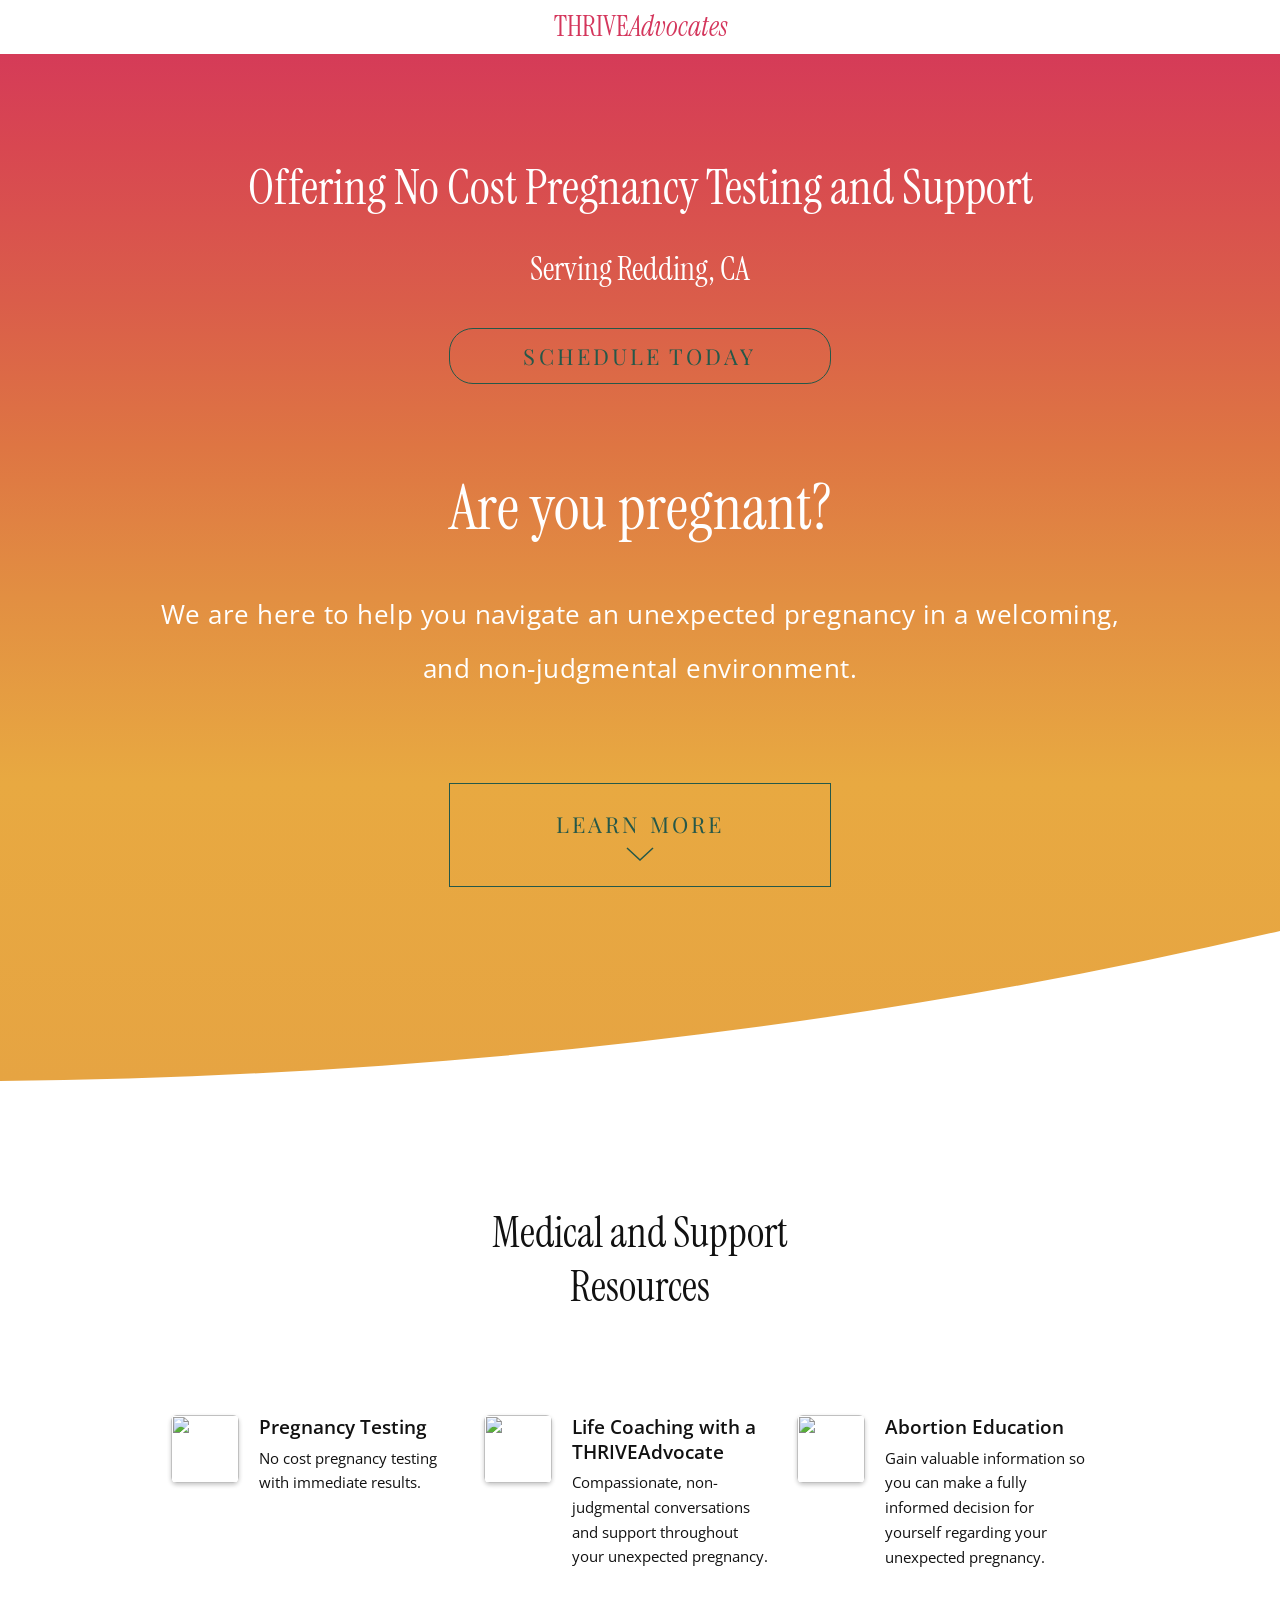
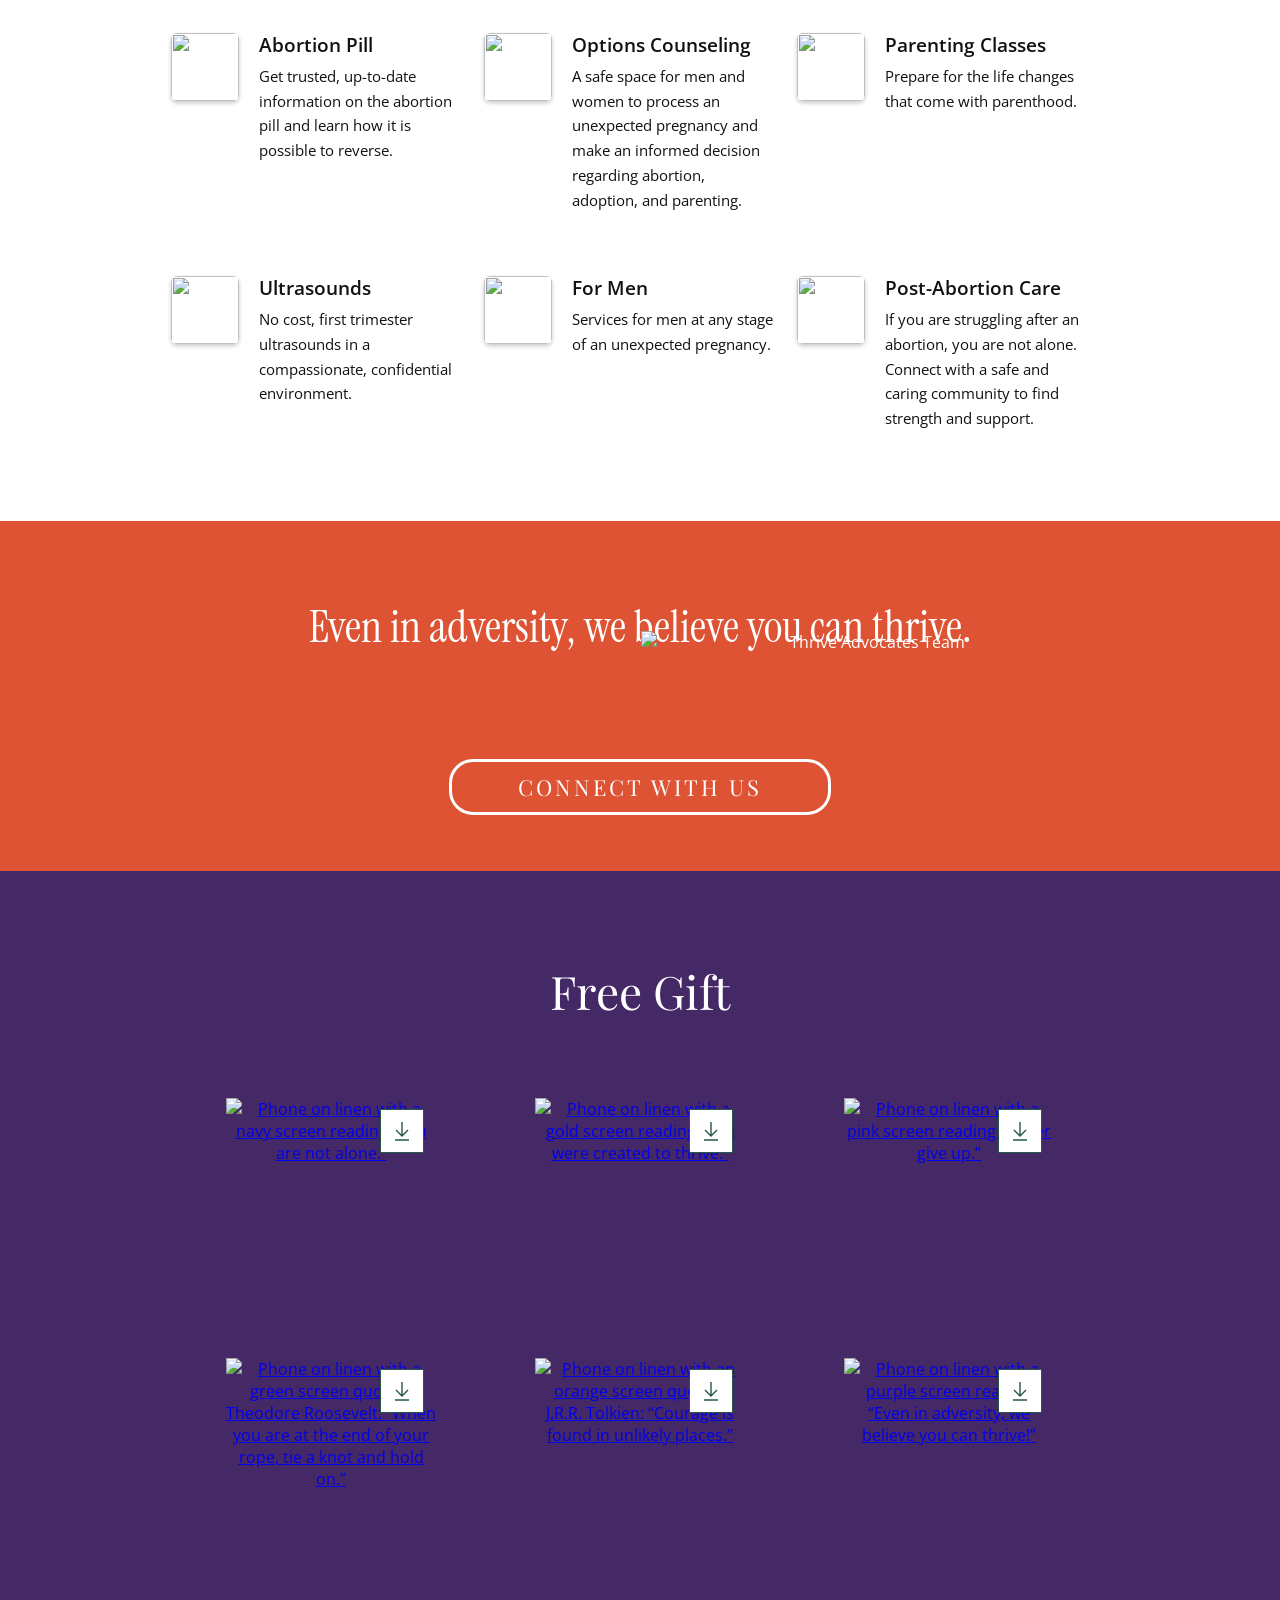
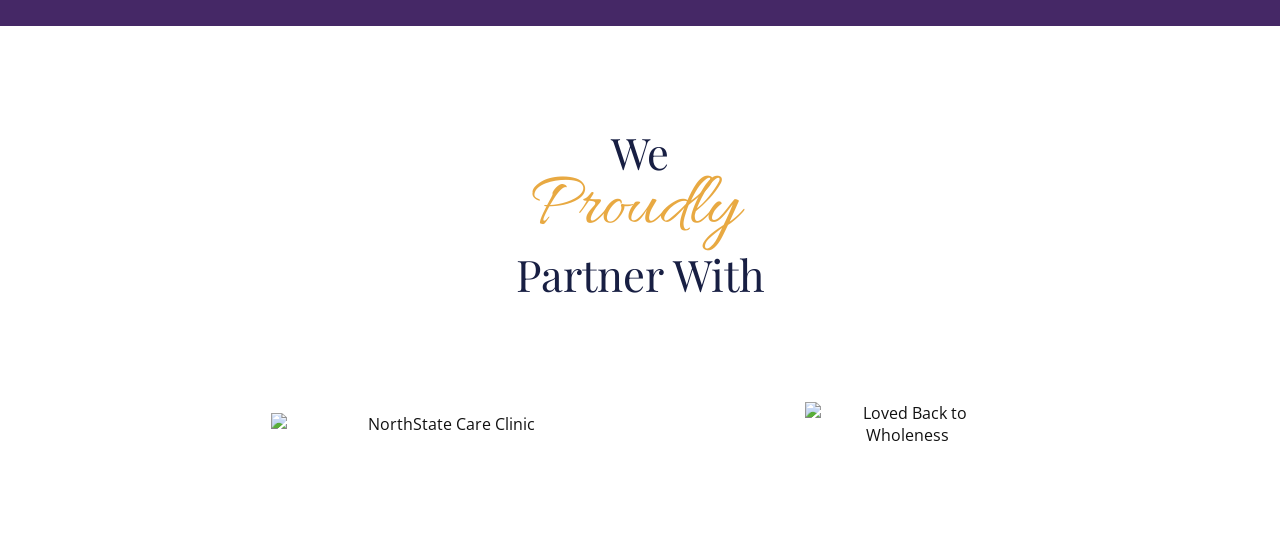
==== index.html @ de85a322 "Add files via upload" ====
<!DOCTYPE html>
<html lang="en">
<head>
  <meta charset="utf-8">
  <meta name="viewport" content="width=device-width, initial-scale=1">
  <title>THRIVEAdvocates | No Cost Pregnancy Testing and Support in Redding, CA</title>
  <meta name="description" content="Offering no cost pregnancy testing and support in Redding, CA. We are here to help you navigate an unexpected pregnancy in a welcoming, non-judgmental environment.">

  <link rel="preconnect" href="https://fonts.googleapis.com">
  <link rel="preconnect" href="https://fonts.gstatic.com" crossorigin>
  <link href="https://fonts.googleapis.com/css2?family=Allura&family=Instrument+Serif:ital@0;1&family=Open+Sans:wght@400;600&family=Playfair+Display:wght@400&display=swap" rel="stylesheet">
  <link rel="stylesheet" href="style.css">
</head>
<body>

  <header class="site-header">
    <a class="logo" href="#top" aria-label="THRIVEAdvocates home">THRIVE<em>Advocates</em></a>
  </header>

  <main id="top">

    <!-- HERO -->
    <section class="hero">
      <div class="hero-inner">
        <h1 class="hero-title">Offering No Cost Pregnancy Testing and Support</h1>
        <p class="hero-sub">Serving Redding, CA</p>
        <!-- TODO: point this at your scheduling link (e.g. your booking page, phone number as tel:+1..., or email) -->
        <a class="btn btn-pill btn-green" href="#">Schedule Today</a>

        <h2 class="hero-question">Are you pregnant?</h2>
        <p class="hero-copy">We are here to help you navigate an unexpected pregnancy in a welcoming, and non-judgmental environment.</p>

        <a class="btn btn-square btn-green btn-learn" href="#resources">
          Learn More
          <svg width="28" height="14" viewBox="0 0 28 14" fill="none" aria-hidden="true"><path d="M1 1l13 12L27 1" stroke="currentColor" stroke-width="1.5"/></svg>
        </a>
      </div>

      <svg class="hero-curve" viewBox="0 0 1470 150" preserveAspectRatio="none" aria-hidden="true">
        <path d="M0,150 C500,146 1000,96 1470,0 L1470,150 Z" fill="#fff"/>
      </svg>
    </section>

    <!-- SERVICES -->
    <section class="resources" id="resources">
      <h2 class="section-title">Medical and Support Resources</h2>

      <div class="service-grid">
        <article class="service">
          <img src="assets/icon-pregnancy-testing.png" alt="" width="68" height="68">
          <div>
            <h3>Pregnancy Testing</h3>
            <p>No cost pregnancy testing with immediate results.</p>
          </div>
        </article>

        <article class="service">
          <img src="assets/icon-life-coaching.png" alt="" width="68" height="68">
          <div>
            <h3>Life Coaching with a THRIVEAdvocate</h3>
            <p>Compassionate, non-judgmental conversations and support throughout your unexpected pregnancy.</p>
          </div>
        </article>

        <article class="service">
          <img src="assets/icon-abortion-education.png" alt="" width="68" height="68">
          <div>
            <h3>Abortion Education</h3>
            <p>Gain valuable information so you can make a fully informed decision for yourself regarding your unexpected pregnancy.</p>
          </div>
        </article>

        <article class="service">
          <img src="assets/icon-abortion-pill.png" alt="" width="68" height="68">
          <div>
            <h3>Abortion Pill</h3>
            <p>Get trusted, up-to-date information on the abortion pill and learn how it is possible to reverse.</p>
          </div>
        </article>

        <article class="service">
          <img src="assets/icon-options-counseling.png" alt="" width="68" height="68">
          <div>
            <h3>Options Counseling</h3>
            <p>A safe space for men and women to process an unexpected pregnancy and make an informed decision regarding abortion, adoption, and parenting.</p>
          </div>
        </article>

        <article class="service">
          <img src="assets/icon-parenting-classes.png" alt="" width="68" height="68">
          <div>
            <h3>Parenting Classes</h3>
            <p>Prepare for the life changes that come with parenthood.</p>
          </div>
        </article>

        <article class="service">
          <img src="assets/icon-ultrasounds.png" alt="" width="68" height="68">
          <div>
            <h3>Ultrasounds</h3>
            <p>No cost, first trimester ultrasounds in a compassionate, confidential environment.</p>
          </div>
        </article>

        <article class="service">
          <img src="assets/icon-for-men.png" alt="" width="68" height="68">
          <div>
            <h3>For Men</h3>
            <p>Services for men at any stage of an unexpected pregnancy.</p>
          </div>
        </article>

        <article class="service">
          <img src="assets/icon-post-abortion-care.png" alt="" width="68" height="68">
          <div>
            <h3>Post-Abortion Care</h3>
            <p>If you are struggling after an abortion, you are not alone. Connect with a safe and caring community to find strength and support.</p>
          </div>
        </article>
      </div>
    </section>

    <!-- TAGLINE / CONNECT -->
    <section class="tagline" id="connect">
      <div class="quote-wrap">
        <p class="quote">Even in adversity, we believe you can thrive.</p>
        <img class="signature" src="assets/signature.png" alt="Thrive Advocates Team">
      </div>
      <!-- TODO: point this at your contact page, phone (tel:+1...), or email (mailto:...) -->
      <a class="btn btn-pill btn-white" href="#">Connect With Us</a>
    </section>

    <!-- FREE GIFT -->
    <section class="gift" id="free-gift">
      <h2 class="gift-title">Free Gift</h2>

      <div class="gift-grid">
        <a class="gift-item" href="assets/gift-1-not-alone.jpg" download aria-label="Download phone wallpaper: You are not alone.">
          <img src="assets/gift-1-not-alone.jpg" alt="Phone on linen with a navy screen reading &ldquo;You are not alone.&rdquo;" width="210" height="210">
          <span class="dl" aria-hidden="true"><svg viewBox="0 0 24 24" fill="none"><path d="M12 3v13M6 11l6 6 6-6M5 21h14" stroke="currentColor" stroke-width="1.4"/></svg></span>
        </a>
        <a class="gift-item" href="assets/gift-2-created-to-thrive.jpg" download aria-label="Download phone wallpaper: You were created to thrive.">
          <img src="assets/gift-2-created-to-thrive.jpg" alt="Phone on linen with a gold screen reading &ldquo;You were created to thrive.&rdquo;" width="210" height="210">
          <span class="dl" aria-hidden="true"><svg viewBox="0 0 24 24" fill="none"><path d="M12 3v13M6 11l6 6 6-6M5 21h14" stroke="currentColor" stroke-width="1.4"/></svg></span>
        </a>
        <a class="gift-item" href="assets/gift-3-never-give-up.jpg" download aria-label="Download phone wallpaper: Never give up.">
          <img src="assets/gift-3-never-give-up.jpg" alt="Phone on linen with a pink screen reading &ldquo;Never give up.&rdquo;" width="210" height="210">
          <span class="dl" aria-hidden="true"><svg viewBox="0 0 24 24" fill="none"><path d="M12 3v13M6 11l6 6 6-6M5 21h14" stroke="currentColor" stroke-width="1.4"/></svg></span>
        </a>
        <a class="gift-item" href="assets/gift-4-roosevelt.jpg" download aria-label="Download phone wallpaper: Theodore Roosevelt quote">
          <img src="assets/gift-4-roosevelt.jpg" alt="Phone on linen with a green screen quoting Theodore Roosevelt: &ldquo;When you are at the end of your rope, tie a knot and hold on.&rdquo;" width="210" height="210">
          <span class="dl" aria-hidden="true"><svg viewBox="0 0 24 24" fill="none"><path d="M12 3v13M6 11l6 6 6-6M5 21h14" stroke="currentColor" stroke-width="1.4"/></svg></span>
        </a>
        <a class="gift-item" href="assets/gift-5-tolkien.jpg" download aria-label="Download phone wallpaper: J.R.R. Tolkien quote">
          <img src="assets/gift-5-tolkien.jpg" alt="Phone on linen with an orange screen quoting J.R.R. Tolkien: &ldquo;Courage is found in unlikely places.&rdquo;" width="210" height="210">
          <span class="dl" aria-hidden="true"><svg viewBox="0 0 24 24" fill="none"><path d="M12 3v13M6 11l6 6 6-6M5 21h14" stroke="currentColor" stroke-width="1.4"/></svg></span>
        </a>
        <a class="gift-item" href="assets/gift-6-adversity.jpg" download aria-label="Download phone wallpaper: Even in adversity, we believe you can thrive!">
          <img src="assets/gift-6-adversity.jpg" alt="Phone on linen with a purple screen reading &ldquo;Even in adversity, we believe you can thrive!&rdquo;" width="210" height="210">
          <span class="dl" aria-hidden="true"><svg viewBox="0 0 24 24" fill="none"><path d="M12 3v13M6 11l6 6 6-6M5 21h14" stroke="currentColor" stroke-width="1.4"/></svg></span>
        </a>
      </div>
    </section>

    <!-- PARTNERS -->
    <section class="partners">
      <h2 class="partner-title">
        <span class="we">We</span>
        <span class="proudly">Proudly</span>
        <span class="pw">Partner With</span>
      </h2>

      <div class="partner-logos">
        <!-- TODO: add the partners' website links around these images if you want them clickable -->
        <img src="assets/logo-northstate-care-clinic.png" alt="NorthState Care Clinic" class="logo-ns">
        <img src="assets/logo-loved-back-to-wholeness.png" alt="Loved Back to Wholeness" class="logo-lb">
      </div>
    </section>

  </main>

</body>
</html>
---- style.css ----
/* ---------- Design tokens (sampled from the original site) ---------- */
:root {
  --crimson: #D53B58;
  --logo-pink: #D4365C;
  --gold: #E6A442;
  --orange: #DD5334;
  --purple-tile: #634594;
  --purple-deep: #452866;
  --green: #255849;
  --navy: #181F43;
  --script-gold: #E8A942;
  --ink: #111;

  --serif-display: "Instrument Serif", "Times New Roman", serif;
  --serif-ui: "Playfair Display", Georgia, serif;
  --sans: "Open Sans", Arial, sans-serif;
  --script: "Allura", cursive;

  --header-h: 54px;
}

*, *::before, *::after { box-sizing: border-box; }

html {
  scroll-behavior: smooth;
  scroll-padding-top: var(--header-h);
}

body {
  margin: 0;
  font-family: var(--sans);
  color: var(--ink);
  background: #fff;
  -webkit-font-smoothing: antialiased;
}

img { max-width: 100%; height: auto; }

@media (prefers-reduced-motion: reduce) {
  html { scroll-behavior: auto; }
}

:focus-visible {
  outline: 3px solid var(--navy);
  outline-offset: 3px;
}

/* ---------- Header ---------- */
.site-header {
  position: sticky;
  top: 0;
  z-index: 10;
  height: var(--header-h);
  display: flex;
  align-items: center;
  justify-content: center;
  background: #fff;
}

.logo {
  font-family: var(--serif-display);
  font-size: 28px;
  line-height: 1;
  color: var(--logo-pink);
  text-decoration: none;
}
.logo em { font-style: italic; }

/* ---------- Buttons ---------- */
.btn {
  display: flex;
  align-items: center;
  justify-content: center;
  width: min(382px, 100%);
  font-family: var(--serif-ui);
  font-size: 22px;
  letter-spacing: 0.14em;
  text-transform: uppercase;
  text-decoration: none;
  background: transparent;
  transition: background-color .2s, color .2s;
}

.btn-pill { height: 56px; border-radius: 24px; }
.btn-square { border-radius: 0; }

.btn-green { color: var(--green); border: 1px solid var(--green); }
.btn-green:hover { background: rgba(37, 88, 73, .1); }

.btn-white { color: #fff; border: 3px solid #fff; }
.btn-white:hover { background: rgba(255, 255, 255, .15); }

.btn-learn {
  flex-direction: column;
  gap: 8px;
  height: 104px;
}

/* ---------- Hero ---------- */
.hero {
  position: relative;
  text-align: center;
  color: #fff;
  background: linear-gradient(
    to bottom,
    #D53B58 0%,
    #D84751 9%,
    #DA5D4A 24%,
    #DE7543 38%,
    #E28F42 53%,
    #E8A941 71%,
    var(--gold) 100%
  );
}

.hero-inner {
  display: flex;
  flex-direction: column;
  align-items: center;
  padding: 105px 24px 44px;
}

.hero-title {
  margin: 0;
  max-width: 900px;
  font-family: var(--serif-display);
  font-weight: 400;
  font-size: clamp(34px, 4vw, 48px);
  line-height: 1.2;
}

.hero-sub {
  margin: 33px 0 40px;
  font-family: var(--serif-display);
  font-size: clamp(26px, 2.6vw, 32px);
  line-height: 1.2;
}

.hero-question {
  margin: 90px 0 46px;
  font-family: var(--serif-display);
  font-weight: 400;
  font-size: clamp(44px, 5vw, 62px);
  line-height: 1.1;
}

.hero-copy {
  margin: 0 0 87px;
  max-width: 980px;
  font-size: clamp(19px, 2vw, 26px);
  font-weight: 400;
  letter-spacing: 0.02em;
  line-height: 2.1;
}

.hero-curve {
  display: block;
  width: 100%;
  height: 150px;
}

/* ---------- Services ---------- */
.resources {
  padding: 125px 24px 90px;
}

.section-title {
  margin: 0 auto 100px;
  max-width: 330px;
  text-align: center;
  font-family: var(--serif-display);
  font-weight: 400;
  font-size: clamp(34px, 3.4vw, 42px);
  line-height: 1.3;
}

.service-grid {
  display: grid;
  grid-template-columns: repeat(3, 313px);
  justify-content: center;
  row-gap: 64px;
}

.service {
  display: flex;
  align-items: flex-start;
  gap: 20px;
  padding-right: 24px;
}

.service img {
  flex: none;
  width: 68px;
  height: 68px;
  box-shadow: 0 2px 4px rgba(0, 0, 0, .22);
  border-radius: 6px;
}

.service h3 {
  margin: 0;
  font-size: 19px;
  font-weight: 600;
  line-height: 1.3;
}

.service p {
  margin: 6px 0 0;
  font-size: 15px;
  line-height: 1.65;
}

/* ---------- Tagline ---------- */
.tagline {
  display: flex;
  flex-direction: column;
  align-items: center;
  padding: 80px 24px 56px;
  background: var(--orange);
  color: #fff;
  text-align: center;
}

.quote-wrap {
  position: relative;
  margin-bottom: 104px;
}

.quote {
  margin: 0;
  font-family: var(--serif-display);
  font-size: clamp(32px, 3.5vw, 50px);
  line-height: 1.2;
}

.signature {
  position: absolute;
  top: 30px;
  left: calc(100% - 331px);
  width: 457px;
  max-width: none;
  pointer-events: none;
}

/* ---------- Free gift ---------- */
.gift {
  padding: 95px 24px 58px;
  background: var(--purple-deep);
  color: #fff;
  text-align: center;
}

.gift-title {
  margin: 0 0 82px;
  font-family: var(--serif-ui);
  font-weight: 400;
  font-size: clamp(38px, 3.6vw, 50px);
  line-height: 1.1;
}

.gift-grid {
  display: grid;
  grid-template-columns: repeat(3, 210px);
  justify-content: center;
  gap: 50px 99px;
}

.gift-item {
  position: relative;
  display: block;
  width: 210px;
  height: 210px;
}

.gift-item img {
  display: block;
  width: 210px;
  height: 210px;
  object-fit: cover;
}

.dl {
  position: absolute;
  top: 11px;
  right: 12px;
  width: 44px;
  height: 44px;
  display: grid;
  place-items: center;
  background: #fff;
  border: 1px solid var(--green);
  color: var(--green);
  transition: background-color .2s;
}
.dl svg { width: 24px; height: 24px; }
.gift-item:hover .dl { background: #f1ece0; }

/* ---------- Partners ---------- */
.partners {
  padding: 98px 24px 90px;
  text-align: center;
}

.partner-title {
  display: flex;
  flex-direction: column;
  align-items: center;
  margin: 0 0 100px;
  font-family: var(--serif-ui);
  font-weight: 400;
  font-size: clamp(36px, 3.4vw, 48px);
  line-height: 1.3;
  color: var(--navy);
}

.partner-title .we,
.partner-title .pw { position: relative; z-index: 2; }

.partner-title .proudly {
  position: relative;
  z-index: 1;
  display: block;
  height: 56px;
  margin: 0 0 9px -12px;
  font-family: var(--script);
  font-size: clamp(64px, 6vw, 92px);
  line-height: 56px;
  color: var(--script-gold);
}

.partner-logos {
  display: flex;
  flex-wrap: wrap;
  align-items: center;
  justify-content: center;
  gap: 48px 190px;
}

.logo-ns { width: 344px; }
.logo-lb { width: 204px; }

/* ---------- Tablet / phone ---------- */
@media (max-width: 1000px) {
  .service-grid {
    grid-template-columns: repeat(2, minmax(0, 313px));
    column-gap: 16px;
  }
  .gift-grid {
    grid-template-columns: repeat(2, 210px);
    gap: 40px 48px;
  }
  .signature { left: calc(100% - 260px); width: 360px; }
}

@media (max-width: 640px) {
  .hero-inner { padding-top: 64px; }
  .hero-question { margin-top: 56px; }
  .hero-copy { line-height: 1.7; margin-bottom: 56px; }

  .resources { padding-top: 72px; }
  .section-title { margin-bottom: 56px; }
  .service-grid { grid-template-columns: 1fr; max-width: 420px; margin: 0 auto; }

  .quote-wrap { margin-bottom: 48px; }
  .signature {
    position: static;
    display: block;
    width: min(300px, 80%);
    margin: 8px 0 0 auto;
  }

  .gift-title { margin-bottom: 48px; }
  .gift-grid { grid-template-columns: 210px; gap: 36px; }

  .partners { padding-top: 64px; }
  .partner-title { margin-bottom: 56px; }
  .logo-ns { width: min(344px, 100%); }
}
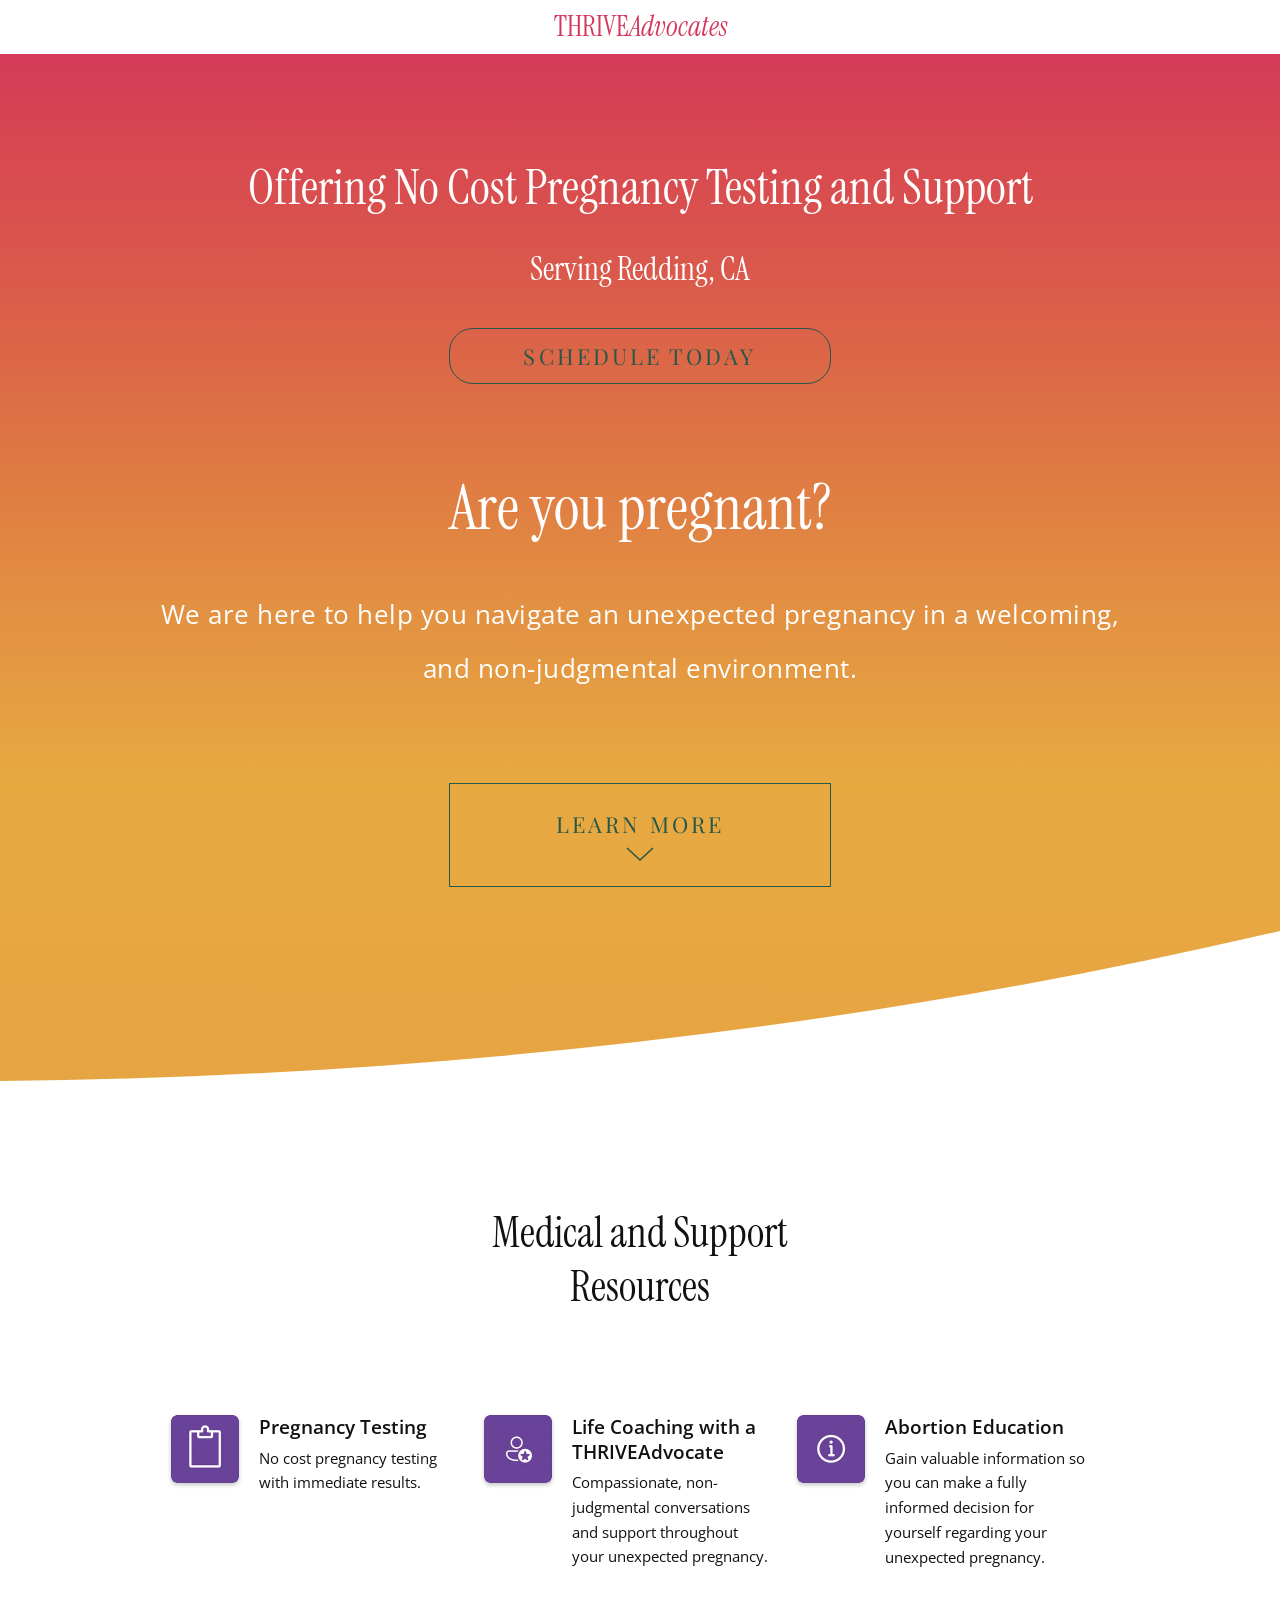
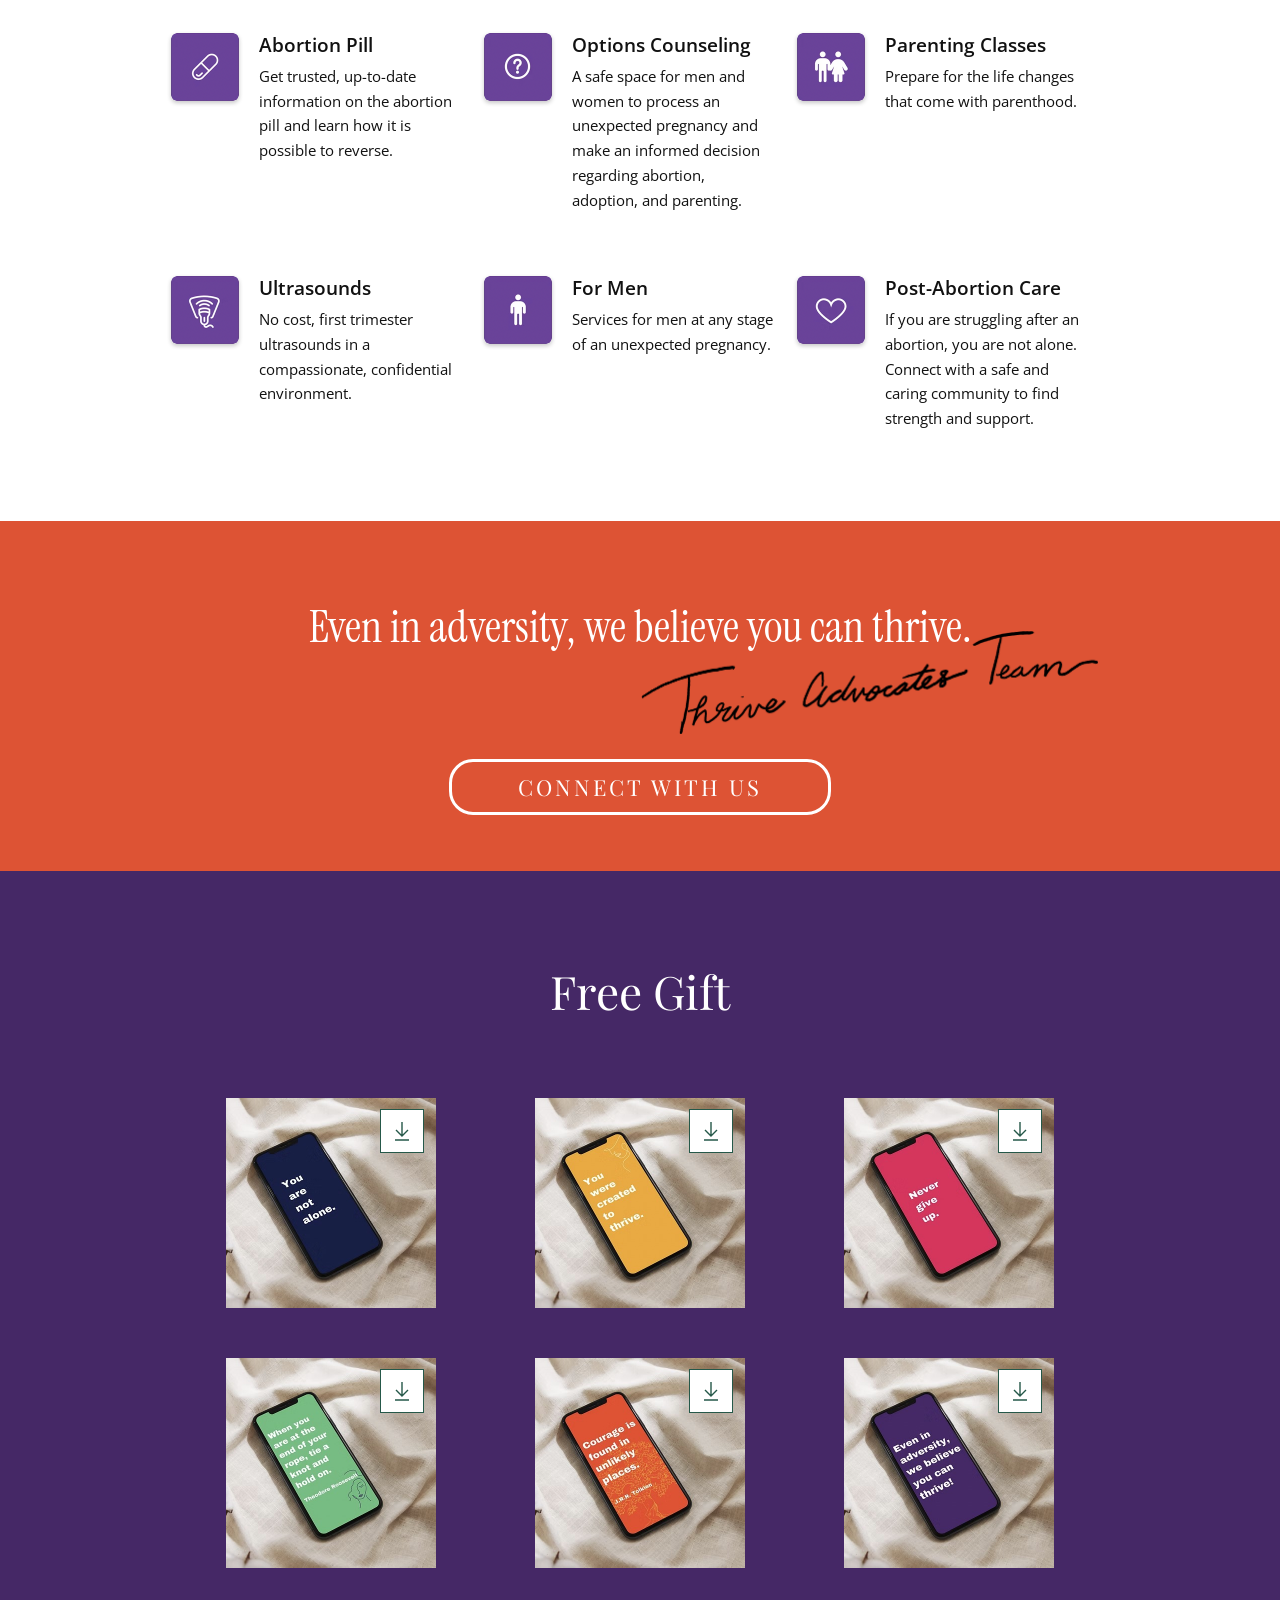
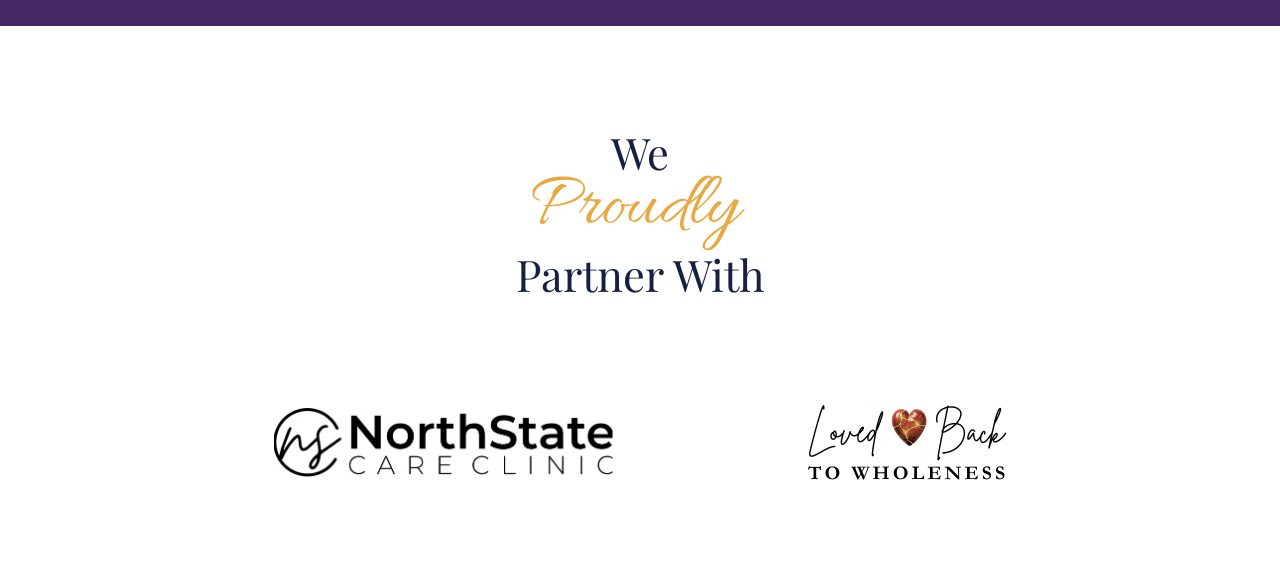
==== commit 8ee9deb1: "Add files via upload" ====
--- a/index.html
+++ b/index.html
@@ -47,7 +47,7 @@
 
       <div class="service-grid">
         <article class="service">
-          <img src="assets/icon-pregnancy-testing.png" alt="" width="68" height="68">
+          <img src="icon-pregnancy-testing.png" alt="" width="68" height="68">
           <div>
             <h3>Pregnancy Testing</h3>
             <p>No cost pregnancy testing with immediate results.</p>
@@ -55,7 +55,7 @@
         </article>
 
         <article class="service">
-          <img src="assets/icon-life-coaching.png" alt="" width="68" height="68">
+          <img src="icon-life-coaching.png" alt="" width="68" height="68">
           <div>
             <h3>Life Coaching with a THRIVEAdvocate</h3>
             <p>Compassionate, non-judgmental conversations and support throughout your unexpected pregnancy.</p>
@@ -63,7 +63,7 @@
         </article>
 
         <article class="service">
-          <img src="assets/icon-abortion-education.png" alt="" width="68" height="68">
+          <img src="icon-abortion-education.png" alt="" width="68" height="68">
           <div>
             <h3>Abortion Education</h3>
             <p>Gain valuable information so you can make a fully informed decision for yourself regarding your unexpected pregnancy.</p>
@@ -71,7 +71,7 @@
         </article>
 
         <article class="service">
-          <img src="assets/icon-abortion-pill.png" alt="" width="68" height="68">
+          <img src="icon-abortion-pill.png" alt="" width="68" height="68">
           <div>
             <h3>Abortion Pill</h3>
             <p>Get trusted, up-to-date information on the abortion pill and learn how it is possible to reverse.</p>
@@ -79,7 +79,7 @@
         </article>
 
         <article class="service">
-          <img src="assets/icon-options-counseling.png" alt="" width="68" height="68">
+          <img src="icon-options-counseling.png" alt="" width="68" height="68">
           <div>
             <h3>Options Counseling</h3>
             <p>A safe space for men and women to process an unexpected pregnancy and make an informed decision regarding abortion, adoption, and parenting.</p>
@@ -87,7 +87,7 @@
         </article>
 
         <article class="service">
-          <img src="assets/icon-parenting-classes.png" alt="" width="68" height="68">
+          <img src="icon-parenting-classes.png" alt="" width="68" height="68">
           <div>
             <h3>Parenting Classes</h3>
             <p>Prepare for the life changes that come with parenthood.</p>
@@ -95,7 +95,7 @@
         </article>
 
         <article class="service">
-          <img src="assets/icon-ultrasounds.png" alt="" width="68" height="68">
+          <img src="icon-ultrasounds.png" alt="" width="68" height="68">
           <div>
             <h3>Ultrasounds</h3>
             <p>No cost, first trimester ultrasounds in a compassionate, confidential environment.</p>
@@ -103,7 +103,7 @@
         </article>
 
         <article class="service">
-          <img src="assets/icon-for-men.png" alt="" width="68" height="68">
+          <img src="icon-for-men.png" alt="" width="68" height="68">
           <div>
             <h3>For Men</h3>
             <p>Services for men at any stage of an unexpected pregnancy.</p>
@@ -111,7 +111,7 @@
         </article>
 
         <article class="service">
-          <img src="assets/icon-post-abortion-care.png" alt="" width="68" height="68">
+          <img src="icon-post-abortion-care.png" alt="" width="68" height="68">
           <div>
             <h3>Post-Abortion Care</h3>
             <p>If you are struggling after an abortion, you are not alone. Connect with a safe and caring community to find strength and support.</p>
@@ -124,7 +124,7 @@
     <section class="tagline" id="connect">
       <div class="quote-wrap">
         <p class="quote">Even in adversity, we believe you can thrive.</p>
-        <img class="signature" src="assets/signature.png" alt="Thrive Advocates Team">
+        <img class="signature" src="signature.png" alt="Thrive Advocates Team">
       </div>
       <!-- TODO: point this at your contact page, phone (tel:+1...), or email (mailto:...) -->
       <a class="btn btn-pill btn-white" href="#">Connect With Us</a>
@@ -135,28 +135,28 @@
       <h2 class="gift-title">Free Gift</h2>
 
       <div class="gift-grid">
-        <a class="gift-item" href="assets/gift-1-not-alone.jpg" download aria-label="Download phone wallpaper: You are not alone.">
-          <img src="assets/gift-1-not-alone.jpg" alt="Phone on linen with a navy screen reading &ldquo;You are not alone.&rdquo;" width="210" height="210">
+        <a class="gift-item" href="gift-1-not-alone.jpg" download aria-label="Download phone wallpaper: You are not alone.">
+          <img src="gift-1-not-alone.jpg" alt="Phone on linen with a navy screen reading &ldquo;You are not alone.&rdquo;" width="210" height="210">
           <span class="dl" aria-hidden="true"><svg viewBox="0 0 24 24" fill="none"><path d="M12 3v13M6 11l6 6 6-6M5 21h14" stroke="currentColor" stroke-width="1.4"/></svg></span>
         </a>
-        <a class="gift-item" href="assets/gift-2-created-to-thrive.jpg" download aria-label="Download phone wallpaper: You were created to thrive.">
-          <img src="assets/gift-2-created-to-thrive.jpg" alt="Phone on linen with a gold screen reading &ldquo;You were created to thrive.&rdquo;" width="210" height="210">
+        <a class="gift-item" href="gift-2-created-to-thrive.jpg" download aria-label="Download phone wallpaper: You were created to thrive.">
+          <img src="gift-2-created-to-thrive.jpg" alt="Phone on linen with a gold screen reading &ldquo;You were created to thrive.&rdquo;" width="210" height="210">
           <span class="dl" aria-hidden="true"><svg viewBox="0 0 24 24" fill="none"><path d="M12 3v13M6 11l6 6 6-6M5 21h14" stroke="currentColor" stroke-width="1.4"/></svg></span>
         </a>
-        <a class="gift-item" href="assets/gift-3-never-give-up.jpg" download aria-label="Download phone wallpaper: Never give up.">
-          <img src="assets/gift-3-never-give-up.jpg" alt="Phone on linen with a pink screen reading &ldquo;Never give up.&rdquo;" width="210" height="210">
+        <a class="gift-item" href="gift-3-never-give-up.jpg" download aria-label="Download phone wallpaper: Never give up.">
+          <img src="gift-3-never-give-up.jpg" alt="Phone on linen with a pink screen reading &ldquo;Never give up.&rdquo;" width="210" height="210">
           <span class="dl" aria-hidden="true"><svg viewBox="0 0 24 24" fill="none"><path d="M12 3v13M6 11l6 6 6-6M5 21h14" stroke="currentColor" stroke-width="1.4"/></svg></span>
         </a>
-        <a class="gift-item" href="assets/gift-4-roosevelt.jpg" download aria-label="Download phone wallpaper: Theodore Roosevelt quote">
-          <img src="assets/gift-4-roosevelt.jpg" alt="Phone on linen with a green screen quoting Theodore Roosevelt: &ldquo;When you are at the end of your rope, tie a knot and hold on.&rdquo;" width="210" height="210">
+        <a class="gift-item" href="gift-4-roosevelt.jpg" download aria-label="Download phone wallpaper: Theodore Roosevelt quote">
+          <img src="gift-4-roosevelt.jpg" alt="Phone on linen with a green screen quoting Theodore Roosevelt: &ldquo;When you are at the end of your rope, tie a knot and hold on.&rdquo;" width="210" height="210">
           <span class="dl" aria-hidden="true"><svg viewBox="0 0 24 24" fill="none"><path d="M12 3v13M6 11l6 6 6-6M5 21h14" stroke="currentColor" stroke-width="1.4"/></svg></span>
         </a>
-        <a class="gift-item" href="assets/gift-5-tolkien.jpg" download aria-label="Download phone wallpaper: J.R.R. Tolkien quote">
-          <img src="assets/gift-5-tolkien.jpg" alt="Phone on linen with an orange screen quoting J.R.R. Tolkien: &ldquo;Courage is found in unlikely places.&rdquo;" width="210" height="210">
+        <a class="gift-item" href="gift-5-tolkien.jpg" download aria-label="Download phone wallpaper: J.R.R. Tolkien quote">
+          <img src="gift-5-tolkien.jpg" alt="Phone on linen with an orange screen quoting J.R.R. Tolkien: &ldquo;Courage is found in unlikely places.&rdquo;" width="210" height="210">
           <span class="dl" aria-hidden="true"><svg viewBox="0 0 24 24" fill="none"><path d="M12 3v13M6 11l6 6 6-6M5 21h14" stroke="currentColor" stroke-width="1.4"/></svg></span>
         </a>
-        <a class="gift-item" href="assets/gift-6-adversity.jpg" download aria-label="Download phone wallpaper: Even in adversity, we believe you can thrive!">
-          <img src="assets/gift-6-adversity.jpg" alt="Phone on linen with a purple screen reading &ldquo;Even in adversity, we believe you can thrive!&rdquo;" width="210" height="210">
+        <a class="gift-item" href="gift-6-adversity.jpg" download aria-label="Download phone wallpaper: Even in adversity, we believe you can thrive!">
+          <img src="gift-6-adversity.jpg" alt="Phone on linen with a purple screen reading &ldquo;Even in adversity, we believe you can thrive!&rdquo;" width="210" height="210">
           <span class="dl" aria-hidden="true"><svg viewBox="0 0 24 24" fill="none"><path d="M12 3v13M6 11l6 6 6-6M5 21h14" stroke="currentColor" stroke-width="1.4"/></svg></span>
         </a>
       </div>
@@ -172,8 +172,8 @@
 
       <div class="partner-logos">
         <!-- TODO: add the partners' website links around these images if you want them clickable -->
-        <img src="assets/logo-northstate-care-clinic.png" alt="NorthState Care Clinic" class="logo-ns">
-        <img src="assets/logo-loved-back-to-wholeness.png" alt="Loved Back to Wholeness" class="logo-lb">
+        <img src="logo-northstate-care-clinic.png" alt="NorthState Care Clinic" class="logo-ns">
+        <img src="logo-loved-back-to-wholeness.png" alt="Loved Back to Wholeness" class="logo-lb">
       </div>
     </section>
 
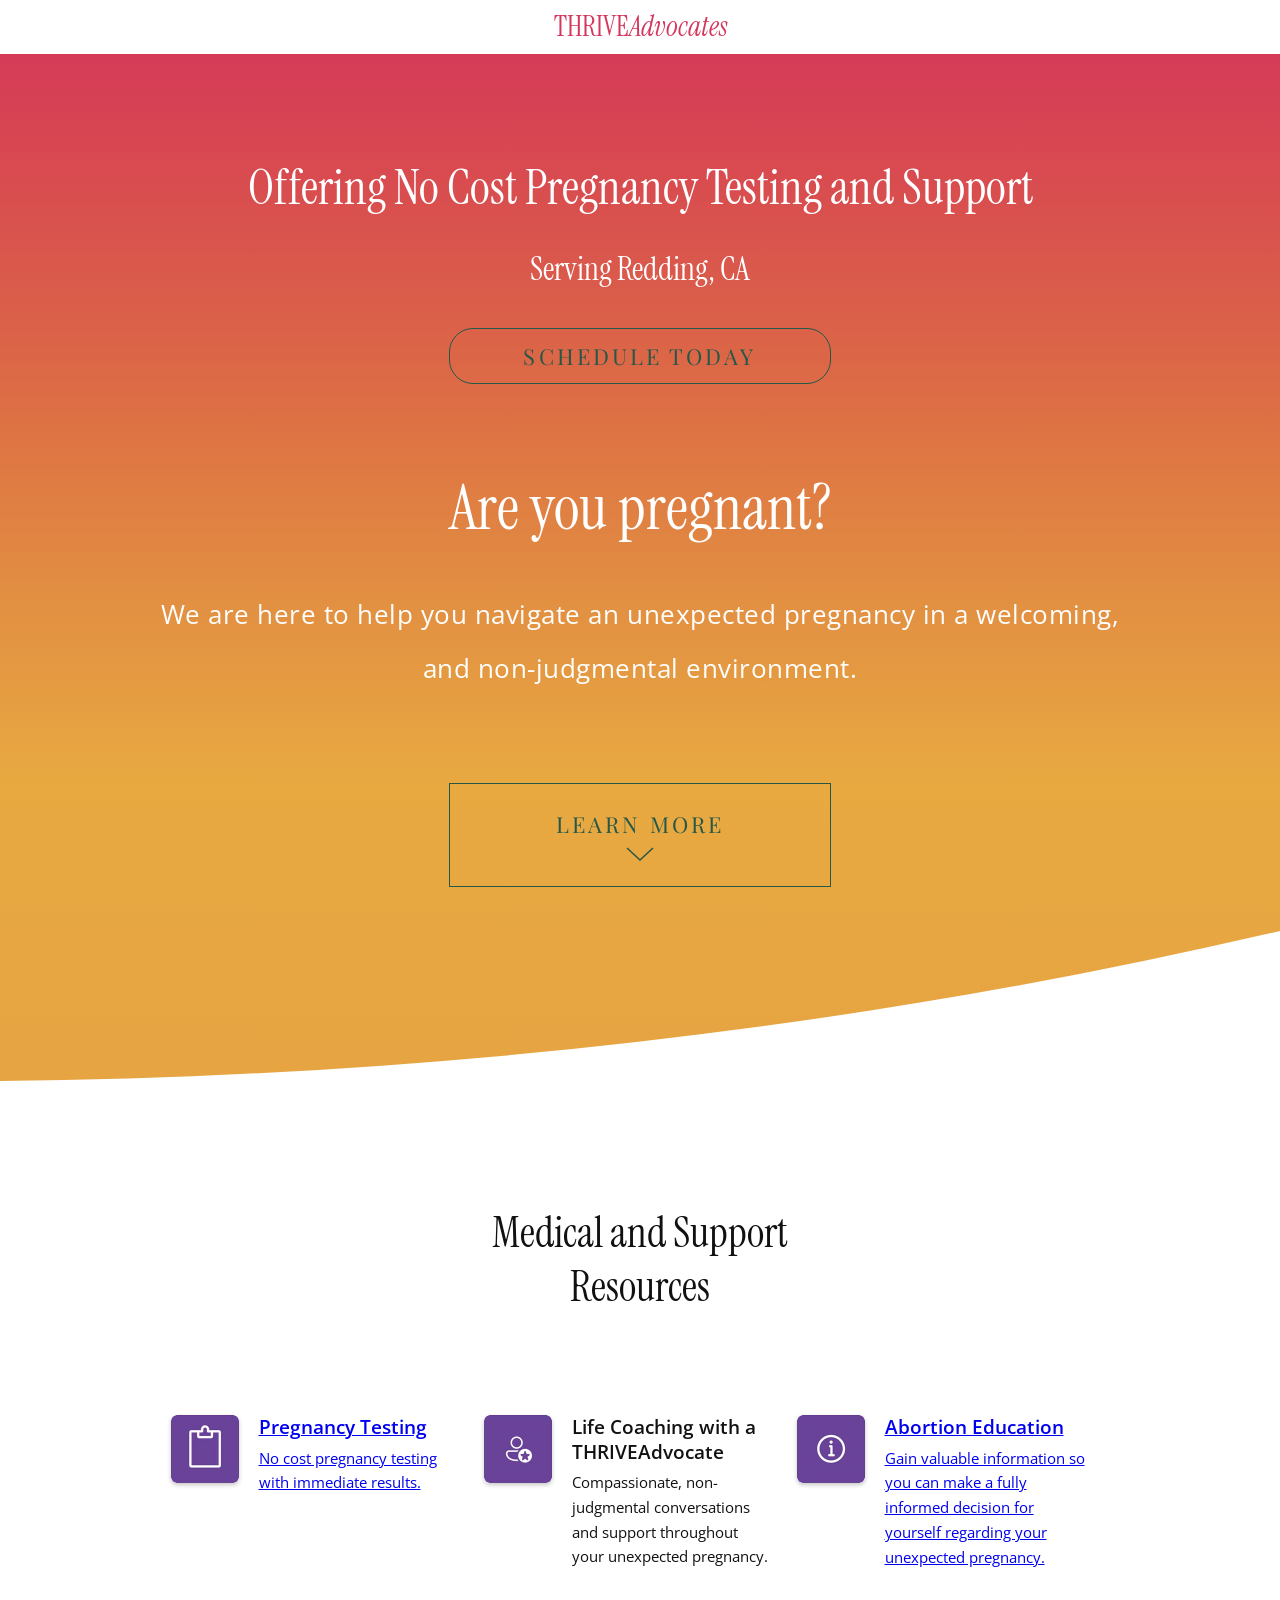
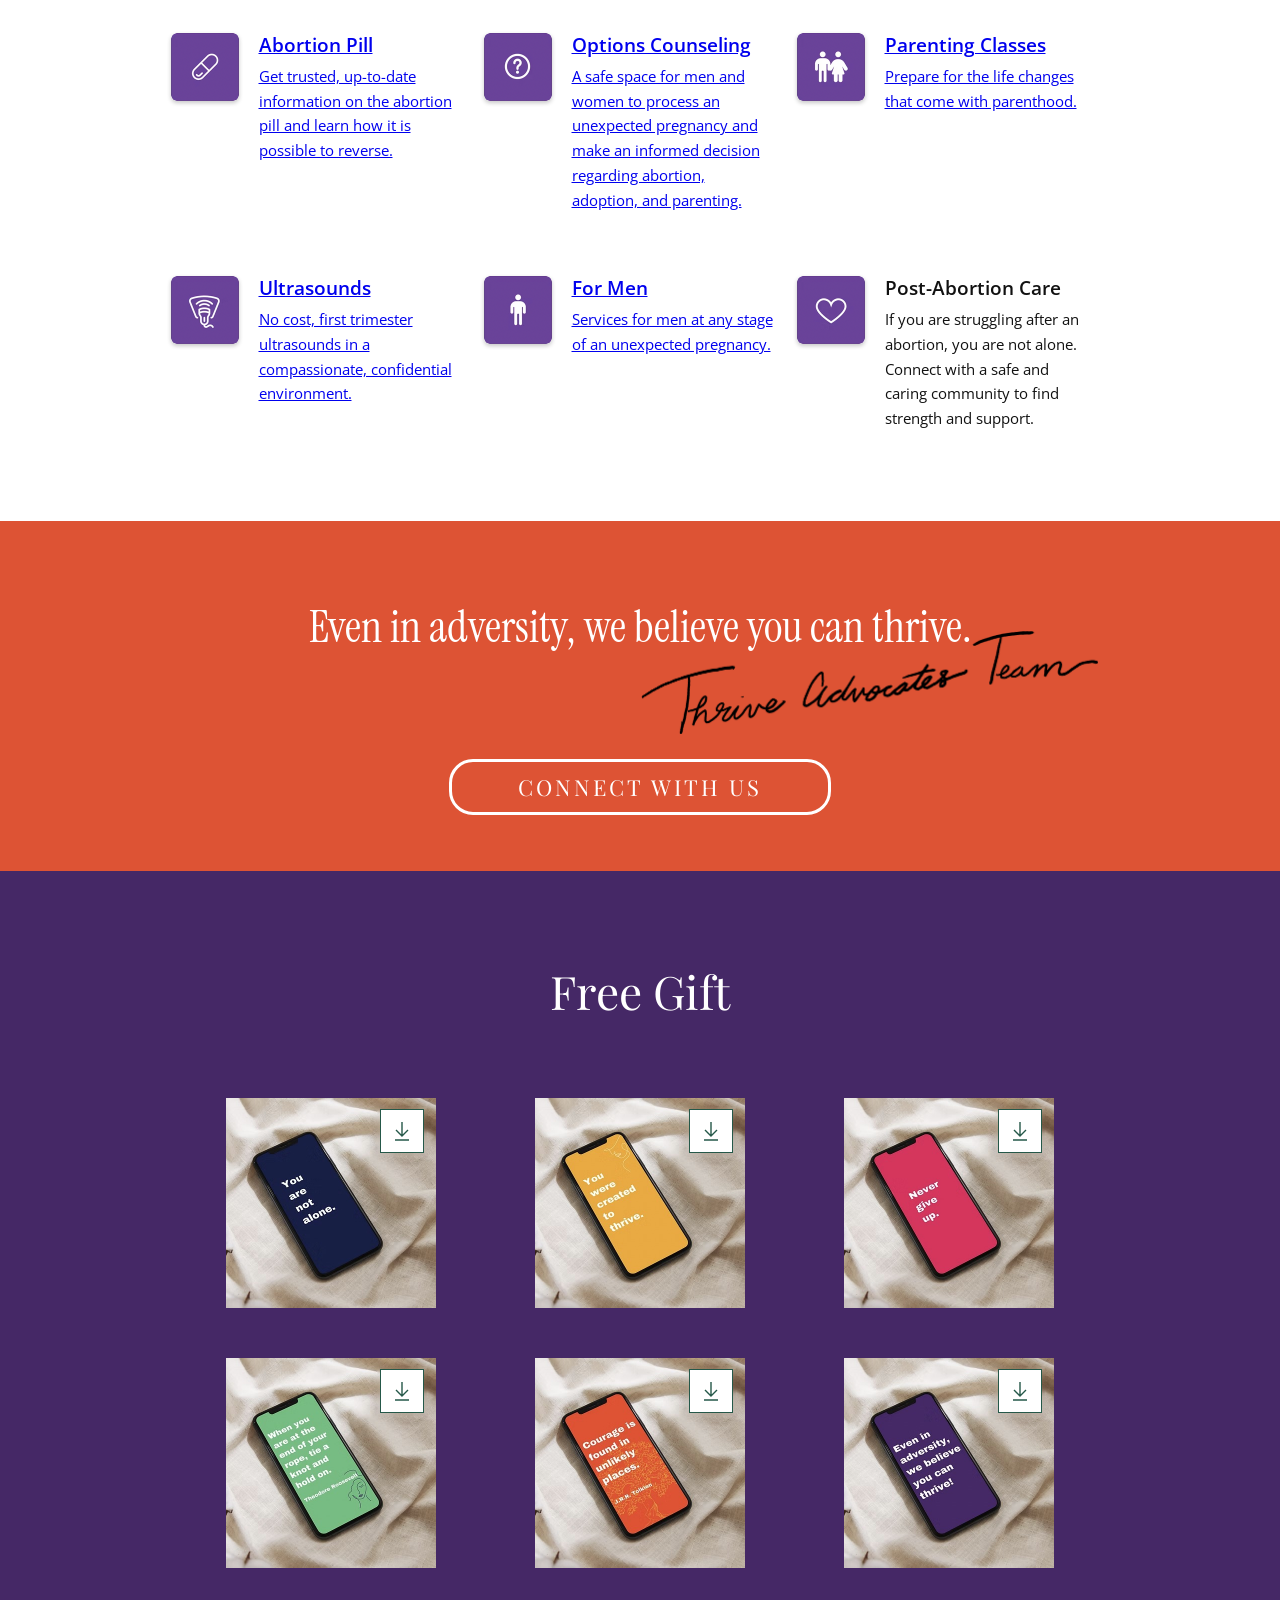
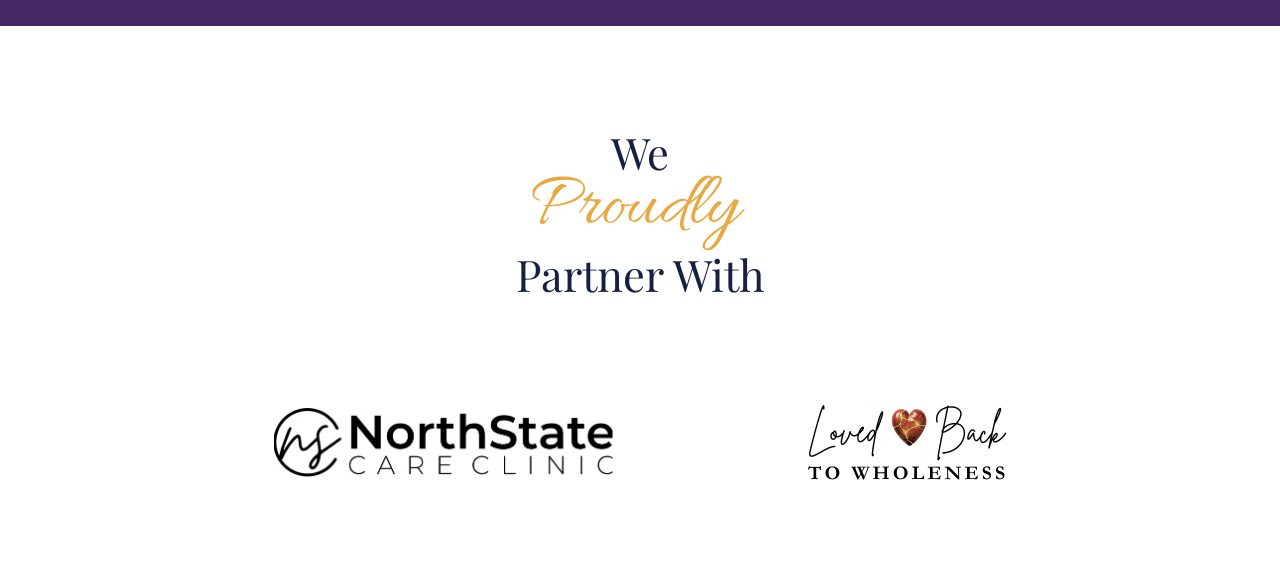
==== commit 0298b073: "Add files via upload" ====
--- a/index.html
+++ b/index.html
@@ -24,8 +24,7 @@
       <div class="hero-inner">
         <h1 class="hero-title">Offering No Cost Pregnancy Testing and Support</h1>
         <p class="hero-sub">Serving Redding, CA</p>
-        <!-- TODO: point this at your scheduling link (e.g. your booking page, phone number as tel:+1..., or email) -->
-        <a class="btn btn-pill btn-green" href="#">Schedule Today</a>
+        <a class="btn btn-pill btn-green" href="https://northstatecareclinic.org/make-an-appointment/" target="_blank" rel="noopener">Schedule Today</a>
 
         <h2 class="hero-question">Are you pregnant?</h2>
         <p class="hero-copy">We are here to help you navigate an unexpected pregnancy in a welcoming, and non-judgmental environment.</p>
@@ -46,14 +45,18 @@
       <h2 class="section-title">Medical and Support Resources</h2>
 
       <div class="service-grid">
-        <article class="service">
+        <a class="service" href="https://northstatecareclinic.org/make-an-appointment/" target="_blank" rel="noopener">
           <img src="icon-pregnancy-testing.png" alt="" width="68" height="68">
           <div>
             <h3>Pregnancy Testing</h3>
             <p>No cost pregnancy testing with immediate results.</p>
           </div>
-        </article>
+        </a>
 
+        <!-- LIFE COACHING: not linked yet (waiting on the form).
+             When you have the form link, change <article class="service"> to
+             <a class="service" href="https://YOUR-FORM-LINK" target="_blank" rel="noopener">
+             and change this card's closing </article> to </a> -->
         <article class="service">
           <img src="icon-life-coaching.png" alt="" width="68" height="68">
           <div>
@@ -62,54 +65,55 @@
           </div>
         </article>
 
-        <article class="service">
+        <a class="service" href="https://northstatecareclinic.org/abortion/" target="_blank" rel="noopener">
           <img src="icon-abortion-education.png" alt="" width="68" height="68">
           <div>
             <h3>Abortion Education</h3>
             <p>Gain valuable information so you can make a fully informed decision for yourself regarding your unexpected pregnancy.</p>
           </div>
-        </article>
+        </a>
 
-        <article class="service">
+        <a class="service" href="https://northstatecareclinic.org/abortion-pill/" target="_blank" rel="noopener">
           <img src="icon-abortion-pill.png" alt="" width="68" height="68">
           <div>
             <h3>Abortion Pill</h3>
             <p>Get trusted, up-to-date information on the abortion pill and learn how it is possible to reverse.</p>
           </div>
-        </article>
+        </a>
 
-        <article class="service">
+        <a class="service" href="https://northstatecareclinic.org/services/#2" target="_blank" rel="noopener">
           <img src="icon-options-counseling.png" alt="" width="68" height="68">
           <div>
             <h3>Options Counseling</h3>
             <p>A safe space for men and women to process an unexpected pregnancy and make an informed decision regarding abortion, adoption, and parenting.</p>
           </div>
-        </article>
+        </a>
 
-        <article class="service">
+        <a class="service" href="https://northstatecareclinic.org/parenting/" target="_blank" rel="noopener">
           <img src="icon-parenting-classes.png" alt="" width="68" height="68">
           <div>
             <h3>Parenting Classes</h3>
             <p>Prepare for the life changes that come with parenthood.</p>
           </div>
-        </article>
+        </a>
 
-        <article class="service">
+        <a class="service" href="https://northstatecareclinic.org/ultrasound-importance/" target="_blank" rel="noopener">
           <img src="icon-ultrasounds.png" alt="" width="68" height="68">
           <div>
             <h3>Ultrasounds</h3>
             <p>No cost, first trimester ultrasounds in a compassionate, confidential environment.</p>
           </div>
-        </article>
+        </a>
 
-        <article class="service">
+        <a class="service" href="https://northstatecareclinic.org/services-for-men/" target="_blank" rel="noopener">
           <img src="icon-for-men.png" alt="" width="68" height="68">
           <div>
             <h3>For Men</h3>
             <p>Services for men at any stage of an unexpected pregnancy.</p>
           </div>
-        </article>
+        </a>
 
+        <!-- POST-ABORTION CARE: not linked yet. Same two-tag change as Life Coaching above when you have a link. -->
         <article class="service">
           <img src="icon-post-abortion-care.png" alt="" width="68" height="68">
           <div>
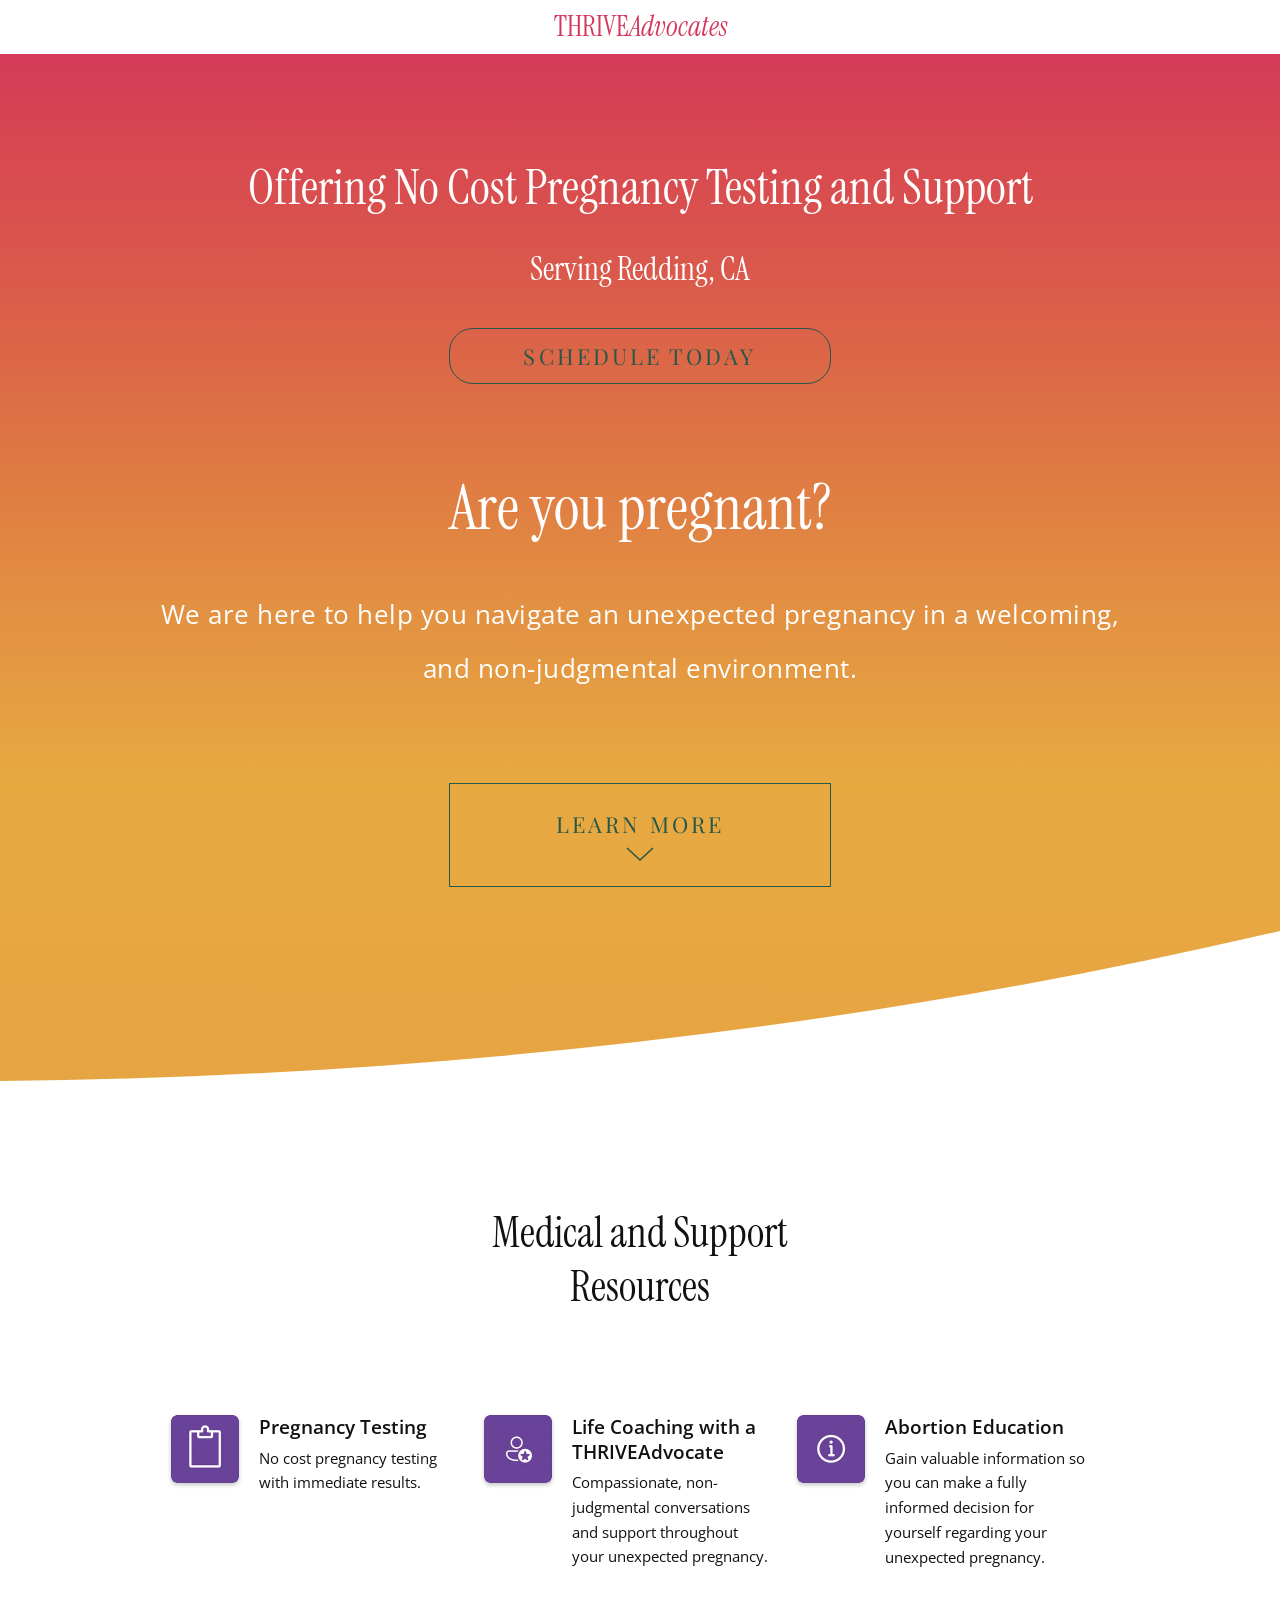
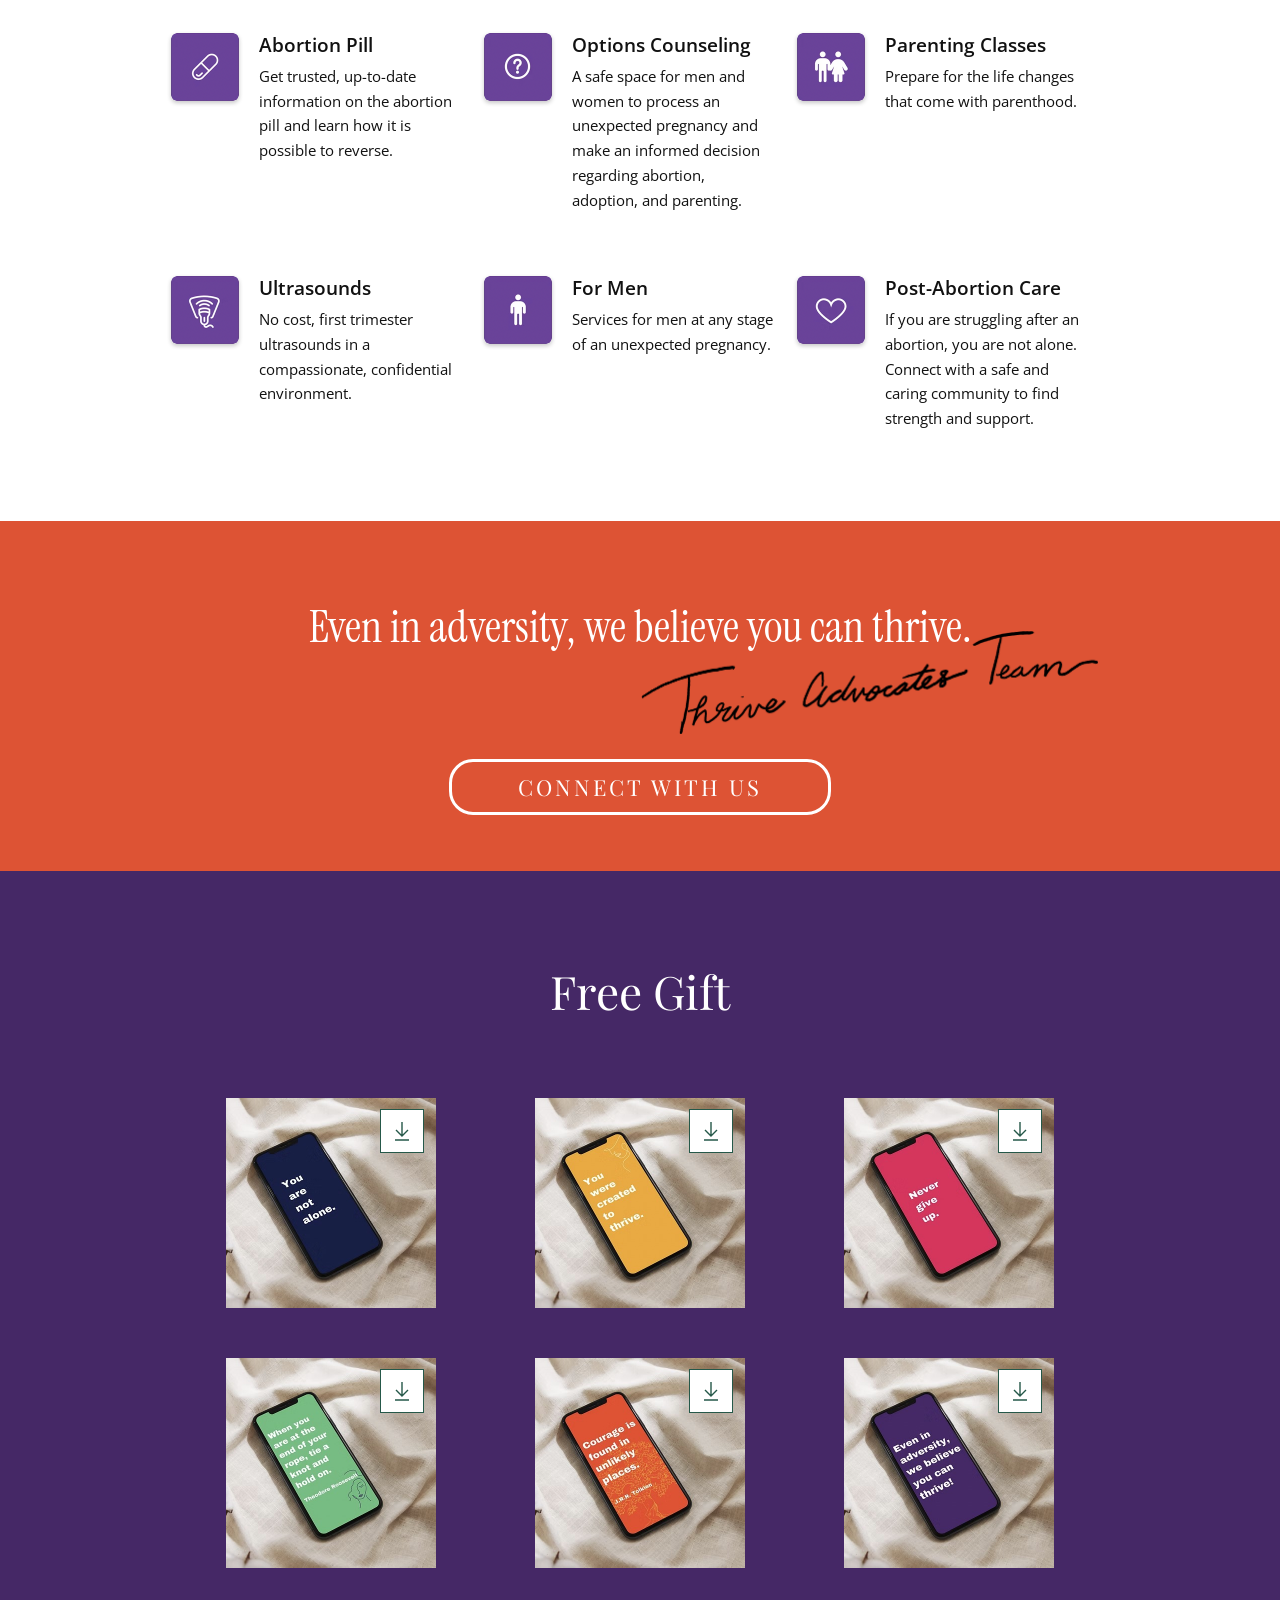
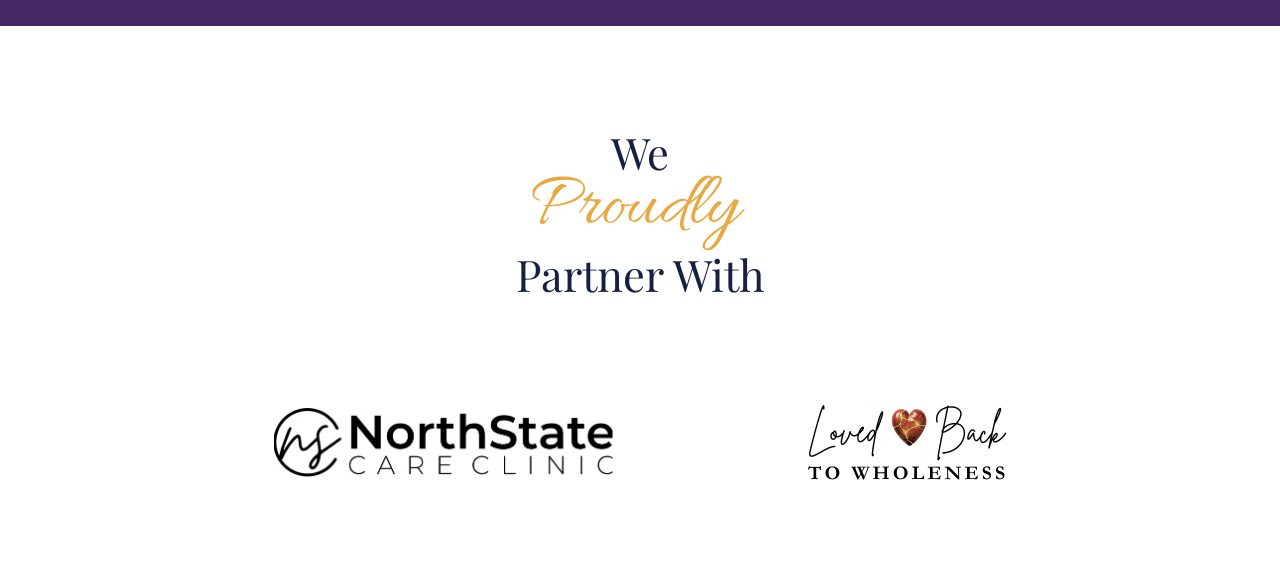
==== commit c0e03da0: "Add files via upload" ====
--- a/index.html
+++ b/index.html
@@ -139,27 +139,27 @@
       <h2 class="gift-title">Free Gift</h2>
 
       <div class="gift-grid">
-        <a class="gift-item" href="gift-1-not-alone.jpg" download aria-label="Download phone wallpaper: You are not alone.">
+        <a class="gift-item" href="wallpaper-1-not-alone.png" download aria-label="Download phone wallpaper: You are not alone.">
           <img src="gift-1-not-alone.jpg" alt="Phone on linen with a navy screen reading &ldquo;You are not alone.&rdquo;" width="210" height="210">
           <span class="dl" aria-hidden="true"><svg viewBox="0 0 24 24" fill="none"><path d="M12 3v13M6 11l6 6 6-6M5 21h14" stroke="currentColor" stroke-width="1.4"/></svg></span>
         </a>
-        <a class="gift-item" href="gift-2-created-to-thrive.jpg" download aria-label="Download phone wallpaper: You were created to thrive.">
+        <a class="gift-item" href="wallpaper-2-created-to-thrive.png" download aria-label="Download phone wallpaper: You were created to thrive.">
           <img src="gift-2-created-to-thrive.jpg" alt="Phone on linen with a gold screen reading &ldquo;You were created to thrive.&rdquo;" width="210" height="210">
           <span class="dl" aria-hidden="true"><svg viewBox="0 0 24 24" fill="none"><path d="M12 3v13M6 11l6 6 6-6M5 21h14" stroke="currentColor" stroke-width="1.4"/></svg></span>
         </a>
-        <a class="gift-item" href="gift-3-never-give-up.jpg" download aria-label="Download phone wallpaper: Never give up.">
+        <a class="gift-item" href="wallpaper-3-never-give-up.png" download aria-label="Download phone wallpaper: Never give up.">
           <img src="gift-3-never-give-up.jpg" alt="Phone on linen with a pink screen reading &ldquo;Never give up.&rdquo;" width="210" height="210">
           <span class="dl" aria-hidden="true"><svg viewBox="0 0 24 24" fill="none"><path d="M12 3v13M6 11l6 6 6-6M5 21h14" stroke="currentColor" stroke-width="1.4"/></svg></span>
         </a>
-        <a class="gift-item" href="gift-4-roosevelt.jpg" download aria-label="Download phone wallpaper: Theodore Roosevelt quote">
+        <a class="gift-item" href="wallpaper-4-roosevelt.png" download aria-label="Download phone wallpaper: Theodore Roosevelt quote">
           <img src="gift-4-roosevelt.jpg" alt="Phone on linen with a green screen quoting Theodore Roosevelt: &ldquo;When you are at the end of your rope, tie a knot and hold on.&rdquo;" width="210" height="210">
           <span class="dl" aria-hidden="true"><svg viewBox="0 0 24 24" fill="none"><path d="M12 3v13M6 11l6 6 6-6M5 21h14" stroke="currentColor" stroke-width="1.4"/></svg></span>
         </a>
-        <a class="gift-item" href="gift-5-tolkien.jpg" download aria-label="Download phone wallpaper: J.R.R. Tolkien quote">
+        <a class="gift-item" href="wallpaper-5-tolkien.png" download aria-label="Download phone wallpaper: J.R.R. Tolkien quote">
           <img src="gift-5-tolkien.jpg" alt="Phone on linen with an orange screen quoting J.R.R. Tolkien: &ldquo;Courage is found in unlikely places.&rdquo;" width="210" height="210">
           <span class="dl" aria-hidden="true"><svg viewBox="0 0 24 24" fill="none"><path d="M12 3v13M6 11l6 6 6-6M5 21h14" stroke="currentColor" stroke-width="1.4"/></svg></span>
         </a>
-        <a class="gift-item" href="gift-6-adversity.jpg" download aria-label="Download phone wallpaper: Even in adversity, we believe you can thrive!">
+        <a class="gift-item" href="wallpaper-6-adversity.png" download aria-label="Download phone wallpaper: Even in adversity, we believe you can thrive!">
           <img src="gift-6-adversity.jpg" alt="Phone on linen with a purple screen reading &ldquo;Even in adversity, we believe you can thrive!&rdquo;" width="210" height="210">
           <span class="dl" aria-hidden="true"><svg viewBox="0 0 24 24" fill="none"><path d="M12 3v13M6 11l6 6 6-6M5 21h14" stroke="currentColor" stroke-width="1.4"/></svg></span>
         </a>
--- a/style.css
+++ b/style.css
@@ -188,6 +188,11 @@
   padding-right: 24px;
 }
 
+a.service {
+  color: inherit;
+  text-decoration: none;
+}
+
 .service img {
   flex: none;
   width: 68px;
